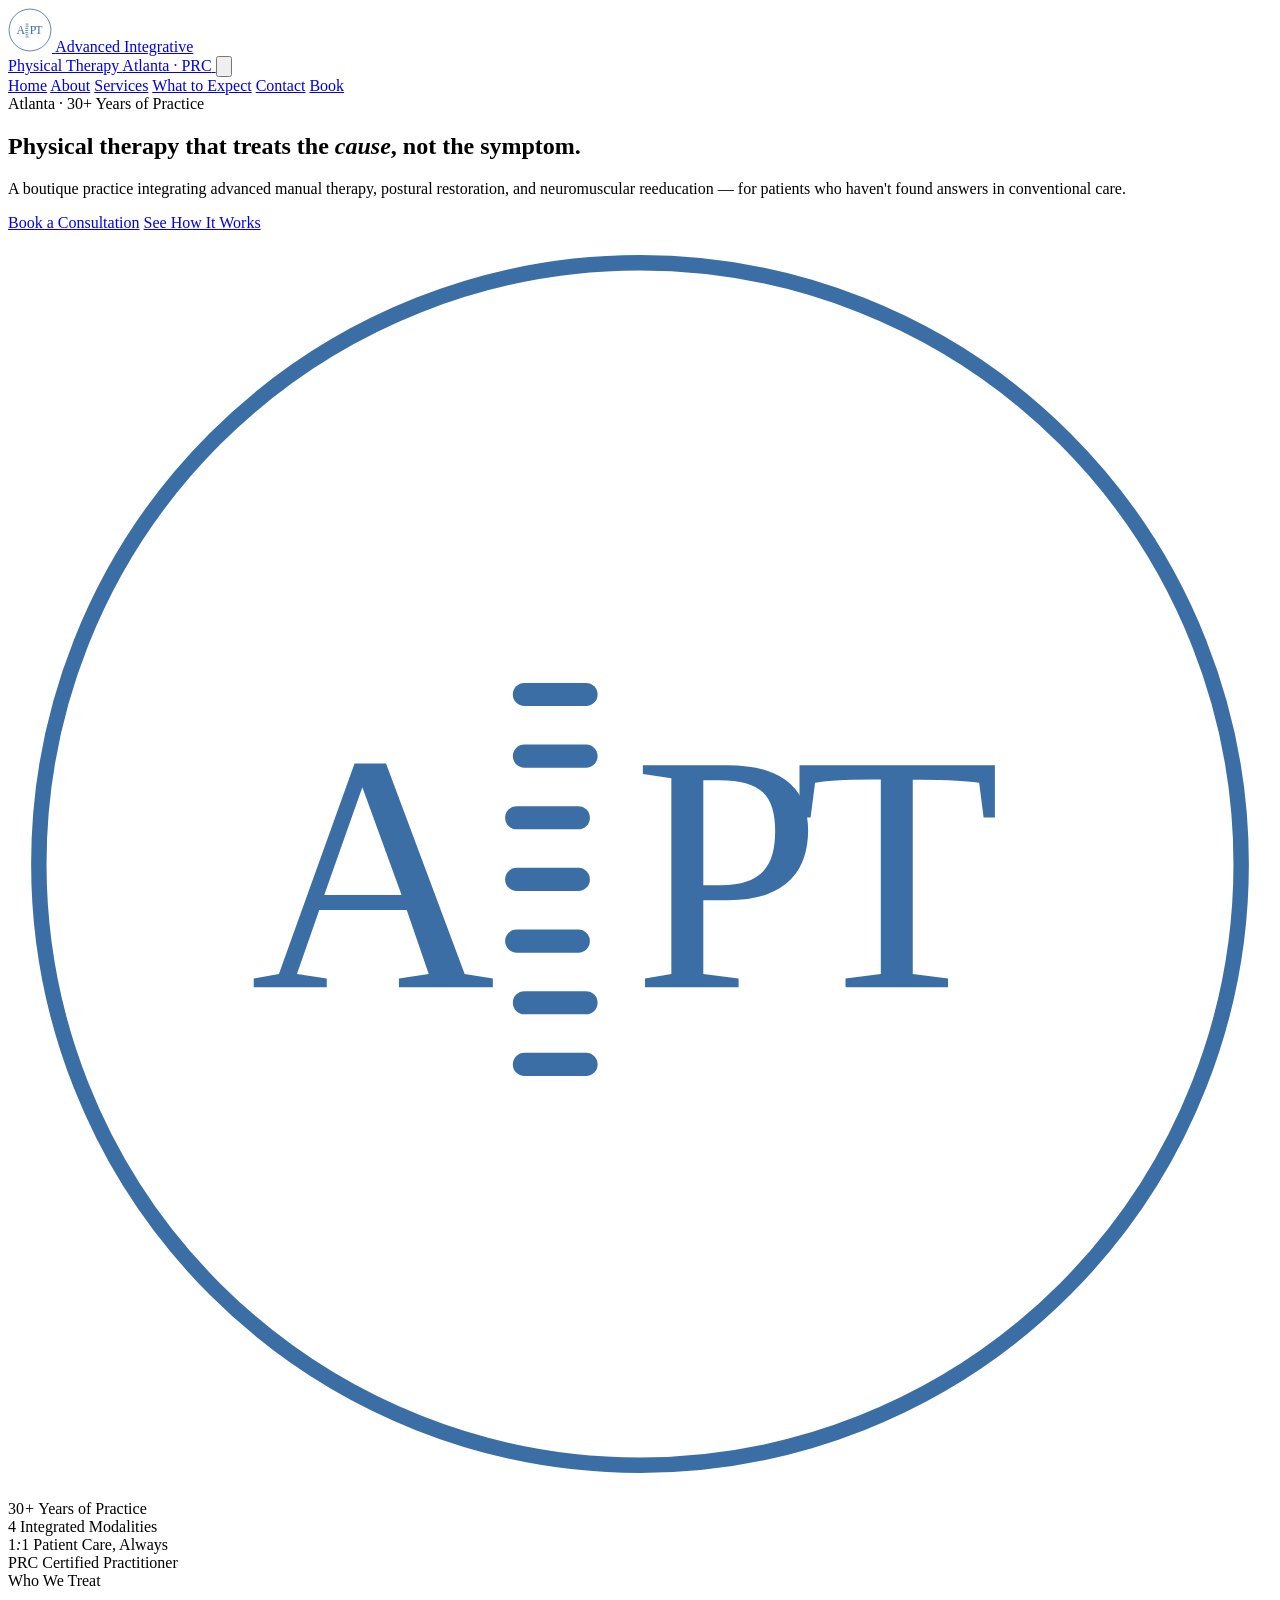
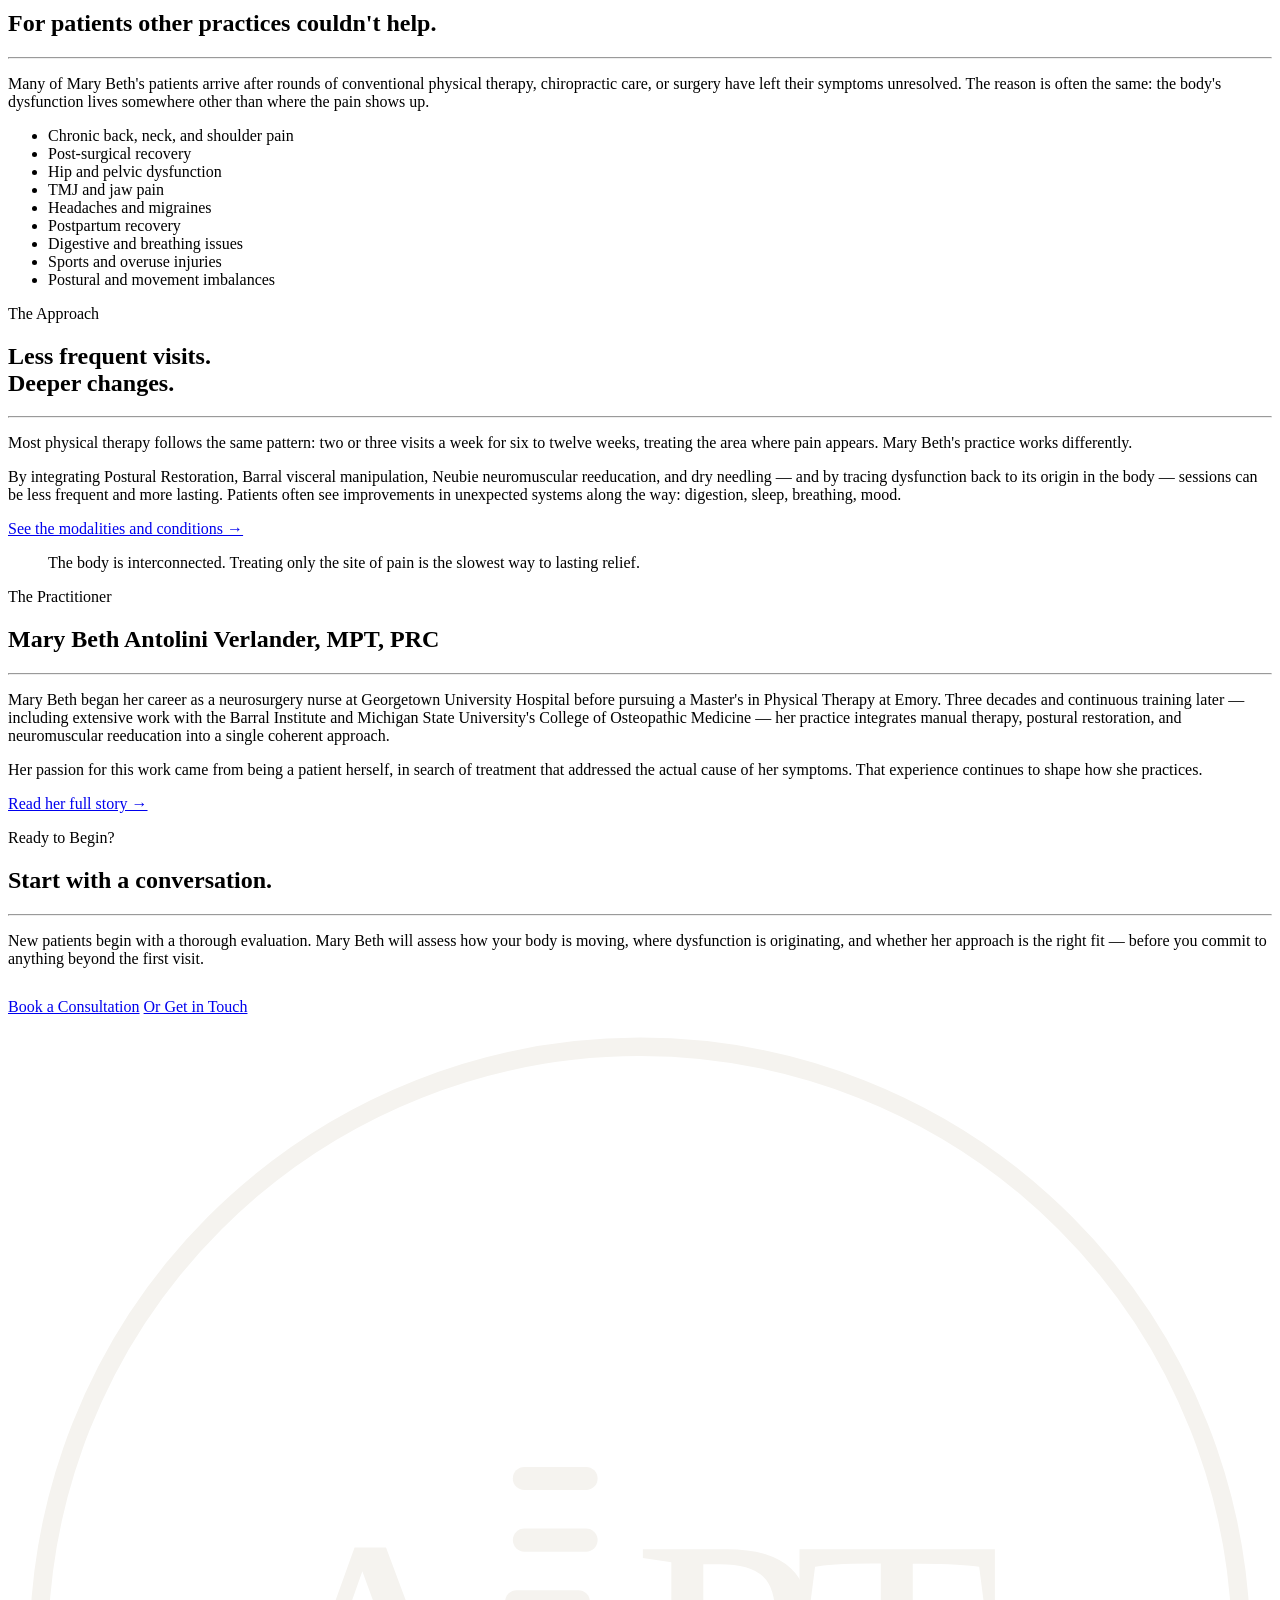
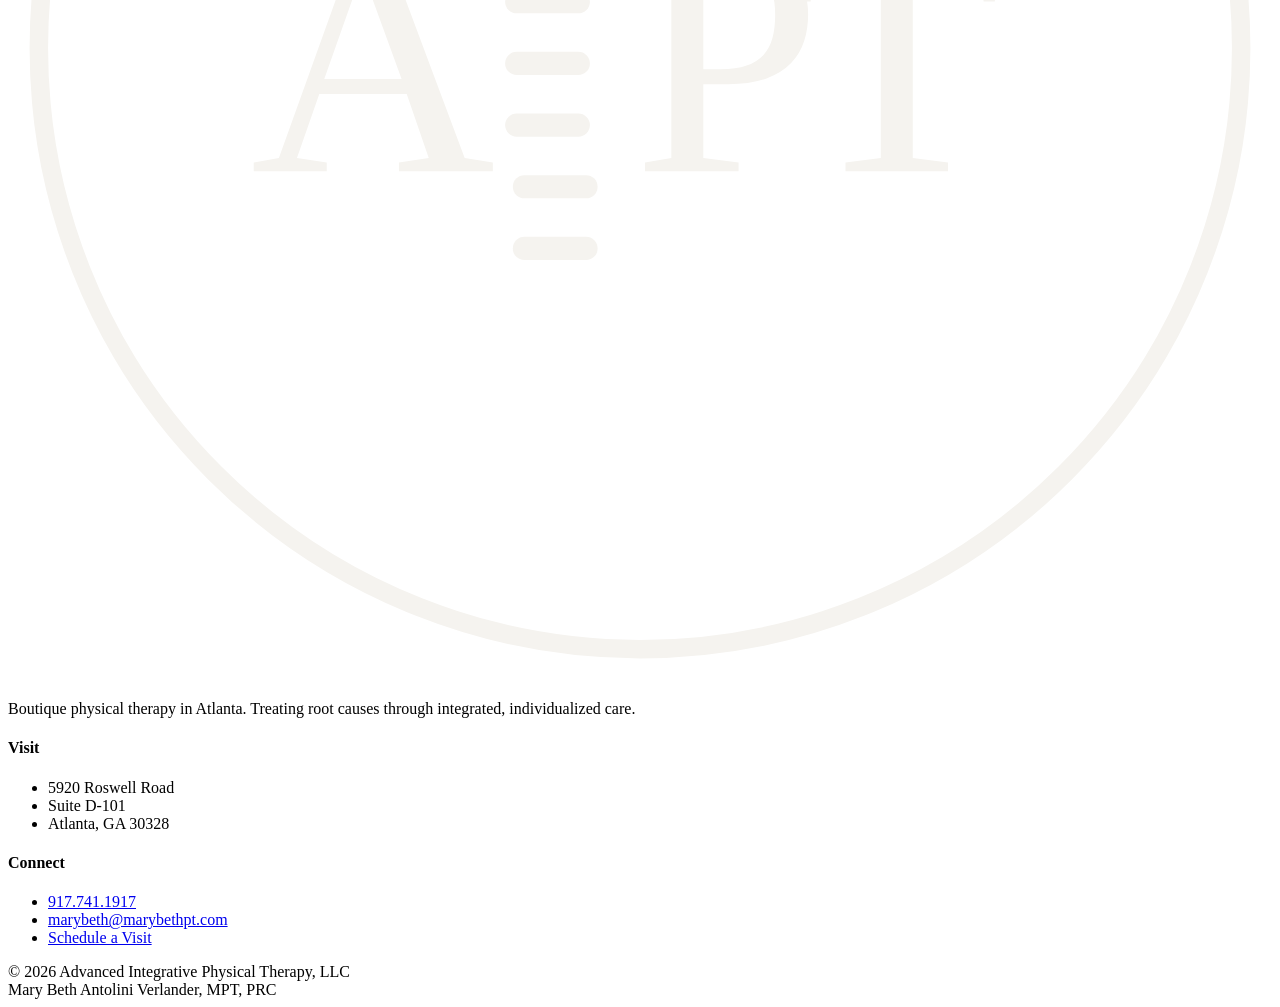
==== index.html @ 0714cc98 "Add files via upload" ====
<!DOCTYPE html>
<html lang="en">
<head>
<meta charset="UTF-8">
<meta name="viewport" content="width=device-width, initial-scale=1">
<title>Advanced Integrative Physical Therapy — Mary Beth Antolini Verlander, MPT, PRC | Atlanta</title>
<meta name="description" content="Atlanta physical therapy practice integrating Postural Restoration, Barral visceral manipulation, Neubie neuromuscular reeducation, and 30 years of clinical experience. Treating root causes, not just symptoms.">
<link rel="stylesheet" href="css/style.css">
<link rel="icon" type="image/svg+xml" href="images/favicon.svg">
</head>
<body>

<!-- ============ SHARED HEADER (copy into every page) ============ -->
<header class="site-header">
  <div class="container">
    <a href="index.html" class="logo" aria-label="Advanced Integrative Physical Therapy — Home">
      <svg width="44" height="44" viewBox="0 0 82 82" xmlns="http://www.w3.org/2000/svg" aria-hidden="true">
        <circle cx="41" cy="41" r="39" fill="none" stroke="#3a6ea5" stroke-width="1.5"/>
        <text x="24" y="49" text-anchor="middle" font-family="Spectral, serif" font-size="22" font-weight="500" fill="#3a6ea5" letter-spacing="0.03em">A</text>
        <g stroke="#3a6ea5" stroke-width="1.5" stroke-linecap="round" fill="none">
          <line x1="33.5" y1="30" x2="37.5" y2="30"/>
          <line x1="33.5" y1="34" x2="37.5" y2="34"/>
          <line x1="33" y1="38" x2="37" y2="38"/>
          <line x1="33" y1="42" x2="37" y2="42"/>
          <line x1="33" y1="46" x2="37" y2="46"/>
          <line x1="33.5" y1="50" x2="37.5" y2="50"/>
          <line x1="33.5" y1="54" x2="37.5" y2="54"/>
        </g>
        <text x="47" y="49" text-anchor="middle" font-family="Spectral, serif" font-size="22" font-weight="500" fill="#3a6ea5" letter-spacing="0.03em">P</text>
        <text x="58" y="49" text-anchor="middle" font-family="Spectral, serif" font-size="22" font-weight="500" fill="#3a6ea5" letter-spacing="0.03em">T</text>
      </svg>
      <span class="logo-text">
        Advanced Integrative<br>Physical Therapy
        <span class="sub">Atlanta · PRC</span>
      </span>
    </a>
    <button class="mobile-nav-toggle" aria-label="Toggle menu">
      <svg viewBox="0 0 24 24" fill="none" stroke="currentColor" stroke-width="1.5"><path d="M4 7h16M4 12h16M4 17h16"/></svg>
    </button>
    <nav class="site-nav">
      <a href="index.html" class="current">Home</a>
      <a href="about.html">About</a>
      <a href="services.html">Services</a>
      <a href="what-to-expect.html">What to Expect</a>
      <a href="contact.html">Contact</a>
      <a href="#" class="btn-book">Book</a>
    </nav>
  </div>
</header>
<!-- ============ END HEADER ============ -->

<main>

  <!-- HERO -->
  <section class="hero">
    <div class="container">
      <div class="hero-grid">
        <div class="hero-text">
          <span class="eyebrow">Atlanta · 30+ Years of Practice</span>
          <h1>Physical therapy that treats the <em>cause</em>, not the symptom.</h1>
          <p class="hero-lede">A boutique practice integrating advanced manual therapy, postural restoration, and neuromuscular reeducation — for patients who haven't found answers in conventional care.</p>
          <div class="hero-actions">
            <a href="#" class="btn-primary">Book a Consultation</a>
            <a href="services.html" class="btn-secondary">See How It Works</a>
          </div>
        </div>
        <div class="hero-mark reveal">
          <svg viewBox="0 0 82 82" xmlns="http://www.w3.org/2000/svg" aria-hidden="true">
            <circle cx="41" cy="41" r="39" fill="none" stroke="#3a6ea5" stroke-width="1"/>
            <text x="24" y="49" text-anchor="middle" font-family="Spectral, serif" font-size="22" font-weight="500" fill="#3a6ea5" letter-spacing="0.03em">A</text>
            <g stroke="#3a6ea5" stroke-width="1.5" stroke-linecap="round" fill="none">
              <line x1="33.5" y1="30" x2="37.5" y2="30"/>
              <line x1="33.5" y1="34" x2="37.5" y2="34"/>
              <line x1="33" y1="38" x2="37" y2="38"/>
              <line x1="33" y1="42" x2="37" y2="42"/>
              <line x1="33" y1="46" x2="37" y2="46"/>
              <line x1="33.5" y1="50" x2="37.5" y2="50"/>
              <line x1="33.5" y1="54" x2="37.5" y2="54"/>
            </g>
            <text x="47" y="49" text-anchor="middle" font-family="Spectral, serif" font-size="22" font-weight="500" fill="#3a6ea5" letter-spacing="0.03em">P</text>
            <text x="58" y="49" text-anchor="middle" font-family="Spectral, serif" font-size="22" font-weight="500" fill="#3a6ea5" letter-spacing="0.03em">T</text>
          </svg>
        </div>
      </div>
    </div>
  </section>

  <!-- STATS / CREDENTIALS -->
  <section style="padding-top: 0;">
    <div class="container">
      <div class="stats">
        <div class="stat reveal">
          <span class="num">30<em>+</em></span>
          <span class="label">Years of Practice</span>
        </div>
        <div class="stat reveal">
          <span class="num">4</span>
          <span class="label">Integrated Modalities</span>
        </div>
        <div class="stat reveal">
          <span class="num">1<em>:</em>1</span>
          <span class="label">Patient Care, Always</span>
        </div>
        <div class="stat reveal">
          <span class="num">PRC</span>
          <span class="label">Certified Practitioner</span>
        </div>
      </div>
    </div>
  </section>

  <!-- WHO WE TREAT -->
  <section class="section-warm">
    <div class="container">
      <div class="section-header reveal">
        <span class="eyebrow">Who We Treat</span>
        <h2>For patients other practices couldn't help.</h2>
        <hr class="rule rule-center">
        <p>Many of Mary Beth's patients arrive after rounds of conventional physical therapy, chiropractic care, or surgery have left their symptoms unresolved. The reason is often the same: the body's dysfunction lives somewhere other than where the pain shows up.</p>
      </div>

      <ul class="conditions reveal">
        <li>Chronic back, neck, and shoulder pain</li>
        <li>Post-surgical recovery</li>
        <li>Hip and pelvic dysfunction</li>
        <li>TMJ and jaw pain</li>
        <li>Headaches and migraines</li>
        <li>Postpartum recovery</li>
        <li>Digestive and breathing issues</li>
        <li>Sports and overuse injuries</li>
        <li>Postural and movement imbalances</li>
      </ul>
    </div>
  </section>

  <!-- THE APPROACH -->
  <section>
    <div class="container">
      <div class="two-col reveal">
        <div>
          <span class="eyebrow">The Approach</span>
          <h2>Less frequent visits.<br>Deeper changes.</h2>
          <hr class="rule">
        </div>
        <div>
          <p>Most physical therapy follows the same pattern: two or three visits a week for six to twelve weeks, treating the area where pain appears. Mary Beth's practice works differently.</p>
          <p>By integrating Postural Restoration, Barral visceral manipulation, Neubie neuromuscular reeducation, and dry needling — and by tracing dysfunction back to its origin in the body — sessions can be less frequent and more lasting. Patients often see improvements in unexpected systems along the way: digestion, sleep, breathing, mood.</p>
          <p><a href="services.html">See the modalities and conditions →</a></p>
        </div>
      </div>
    </div>
  </section>

  <!-- PULL QUOTE -->
  <section class="section-dark">
    <div class="container">
      <blockquote class="pull-quote reveal">
        The body is interconnected. Treating only the site of pain is the slowest way to lasting relief.
      </blockquote>
    </div>
  </section>

  <!-- THE PRACTITIONER -->
  <section>
    <div class="container">
      <div class="two-col-narrow reveal">
        <div>
          <span class="eyebrow">The Practitioner</span>
          <h2>Mary Beth Antolini Verlander, MPT, PRC</h2>
          <hr class="rule">
        </div>
        <div>
          <p>Mary Beth began her career as a neurosurgery nurse at Georgetown University Hospital before pursuing a Master's in Physical Therapy at Emory. Three decades and continuous training later — including extensive work with the Barral Institute and Michigan State University's College of Osteopathic Medicine — her practice integrates manual therapy, postural restoration, and neuromuscular reeducation into a single coherent approach.</p>
          <p>Her passion for this work came from being a patient herself, in search of treatment that addressed the actual cause of her symptoms. That experience continues to shape how she practices.</p>
          <p><a href="about.html">Read her full story →</a></p>
        </div>
      </div>
    </div>
  </section>

  <!-- CALL TO ACTION -->
  <section class="section-warm">
    <div class="container">
      <div class="section-header reveal">
        <span class="eyebrow">Ready to Begin?</span>
        <h2>Start with a conversation.</h2>
        <hr class="rule rule-center">
        <p>New patients begin with a thorough evaluation. Mary Beth will assess how your body is moving, where dysfunction is originating, and whether her approach is the right fit — before you commit to anything beyond the first visit.</p>
        <div class="hero-actions" style="justify-content: center; margin-top: 30px;">
          <a href="#" class="btn-primary">Book a Consultation</a>
          <a href="contact.html" class="btn-secondary">Or Get in Touch</a>
        </div>
      </div>
    </div>
  </section>

</main>

<!-- ============ SHARED FOOTER (copy into every page) ============ -->
<footer class="site-footer">
  <div class="container">
    <div class="footer-grid">
      <div class="footer-brand">
        <div class="seal">
          <svg viewBox="0 0 82 82" xmlns="http://www.w3.org/2000/svg" aria-hidden="true">
            <circle cx="41" cy="41" r="39" fill="none" stroke="#f5f3ef" stroke-width="1.2"/>
            <text x="24" y="49" text-anchor="middle" font-family="Spectral, serif" font-size="22" font-weight="500" fill="#f5f3ef" letter-spacing="0.03em">A</text>
            <g stroke="#f5f3ef" stroke-width="1.5" stroke-linecap="round" fill="none">
              <line x1="33.5" y1="30" x2="37.5" y2="30"/>
              <line x1="33.5" y1="34" x2="37.5" y2="34"/>
              <line x1="33" y1="38" x2="37" y2="38"/>
              <line x1="33" y1="42" x2="37" y2="42"/>
              <line x1="33" y1="46" x2="37" y2="46"/>
              <line x1="33.5" y1="50" x2="37.5" y2="50"/>
              <line x1="33.5" y1="54" x2="37.5" y2="54"/>
            </g>
            <text x="47" y="49" text-anchor="middle" font-family="Spectral, serif" font-size="22" font-weight="500" fill="#f5f3ef" letter-spacing="0.03em">P</text>
            <text x="58" y="49" text-anchor="middle" font-family="Spectral, serif" font-size="22" font-weight="500" fill="#f5f3ef" letter-spacing="0.03em">T</text>
          </svg>
        </div>
        <p>Boutique physical therapy in Atlanta. Treating root causes through integrated, individualized care.</p>
      </div>
      <div>
        <h4>Visit</h4>
        <ul>
          <li>5920 Roswell Road</li>
          <li>Suite D-101</li>
          <li>Atlanta, GA 30328</li>
        </ul>
      </div>
      <div>
        <h4>Connect</h4>
        <ul>
          <li><a href="tel:9177411917">917.741.1917</a></li>
          <li><a href="mailto:marybeth@marybethpt.com">marybeth@marybethpt.com</a></li>
          <li><a href="contact.html">Schedule a Visit</a></li>
        </ul>
      </div>
    </div>
    <div class="footer-bottom">
      <div>© <span id="year"></span> Advanced Integrative Physical Therapy, LLC</div>
      <div>Mary Beth Antolini Verlander, MPT, PRC</div>
    </div>
  </div>
</footer>
<!-- ============ END FOOTER ============ -->

<script>document.getElementById('year').textContent = new Date().getFullYear();</script>
<script src="js/main.js"></script>
</body>
</html>
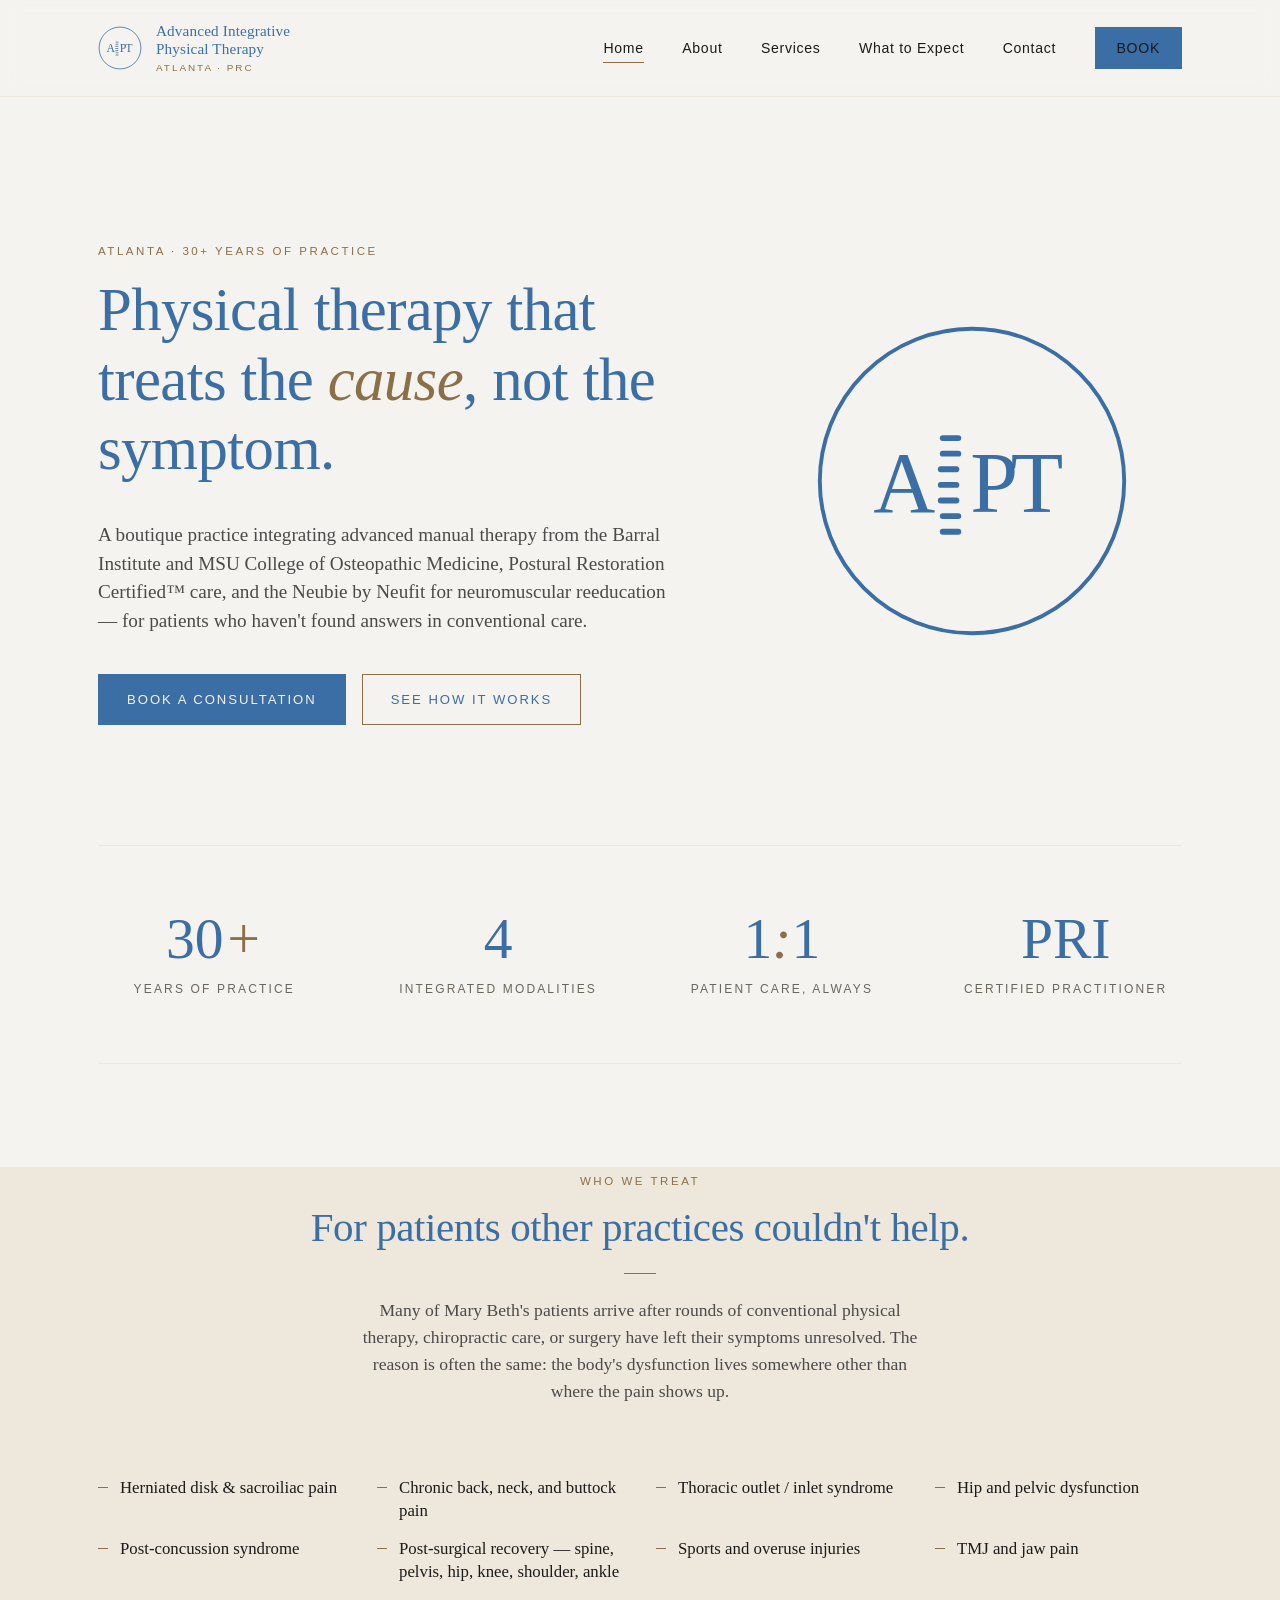
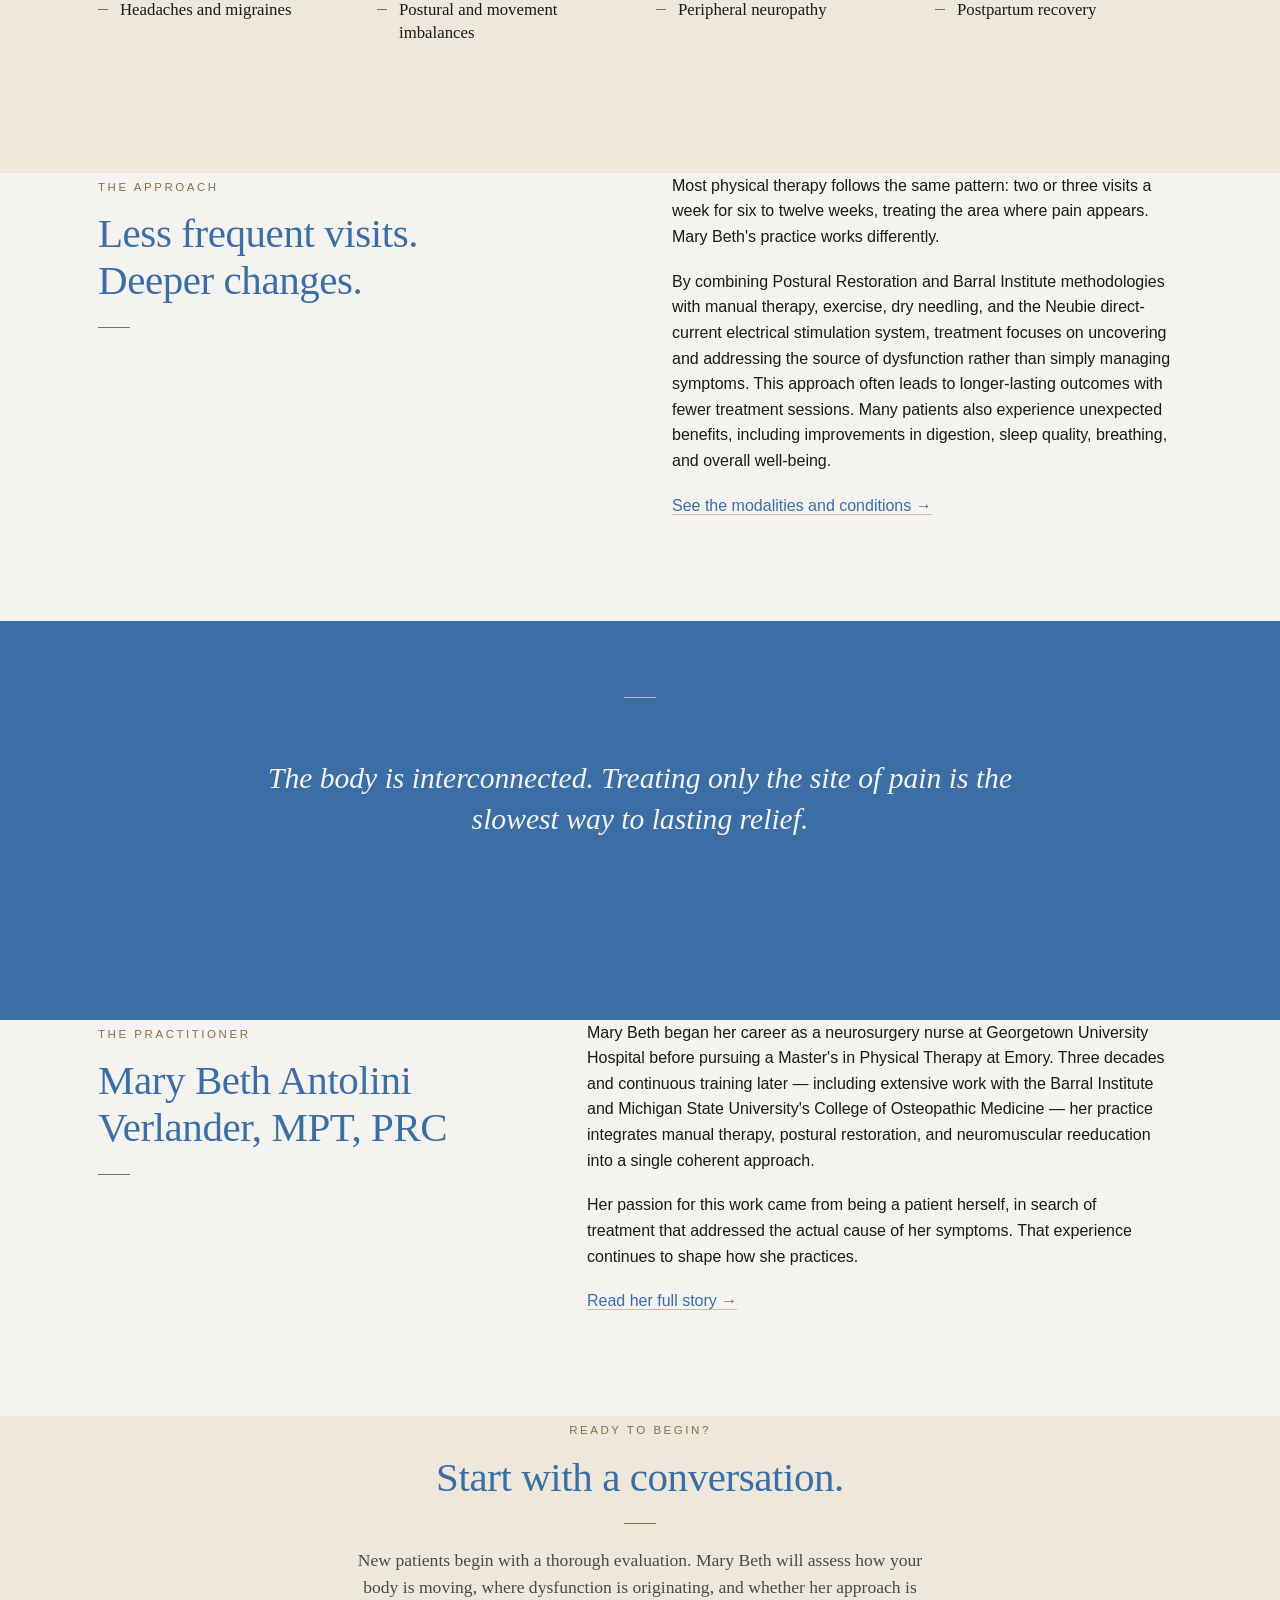
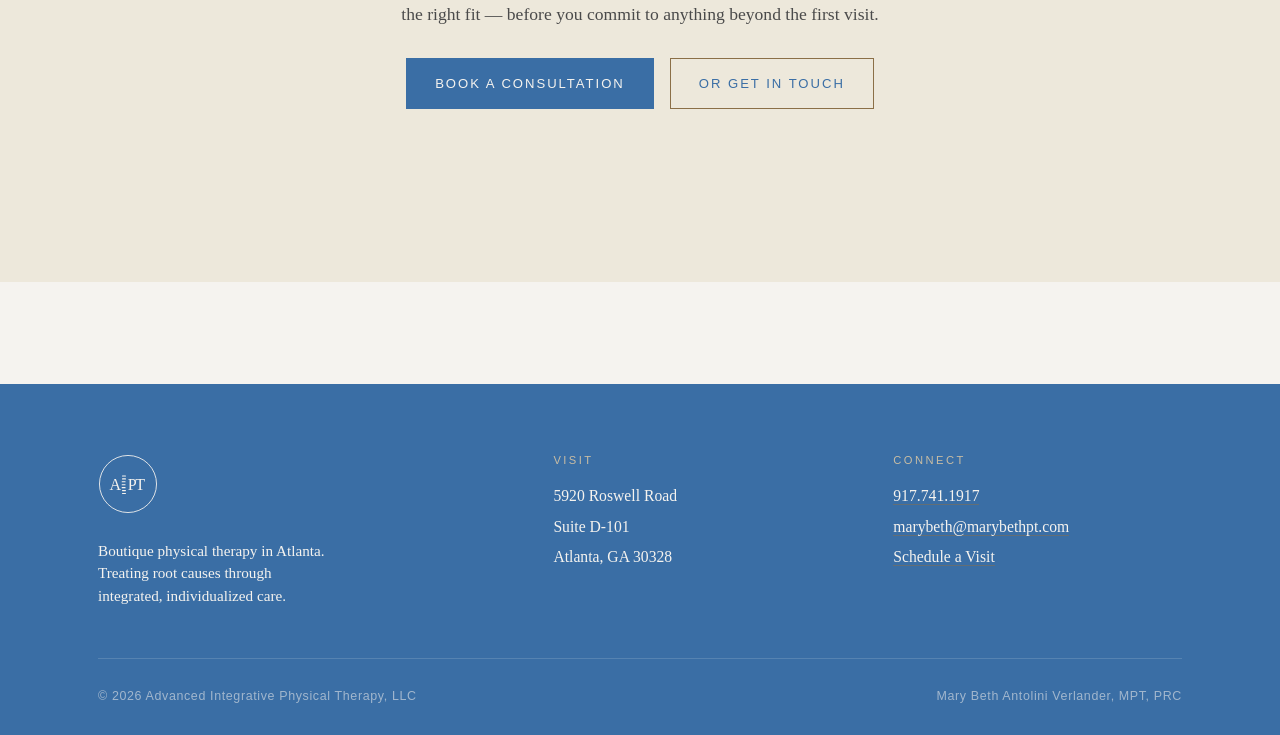
==== commit f8e29115: "Update index.html" ====
--- a/index.html
+++ b/index.html
@@ -58,7 +58,7 @@
         <div class="hero-text">
           <span class="eyebrow">Atlanta · 30+ Years of Practice</span>
           <h1>Physical therapy that treats the <em>cause</em>, not the symptom.</h1>
-          <p class="hero-lede">A boutique practice integrating advanced manual therapy, postural restoration, and neuromuscular reeducation — for patients who haven't found answers in conventional care.</p>
+          <p class="hero-lede">A boutique practice integrating advanced manual therapy from the Barral Institute and MSU College of Osteopathic Medicine, Postural Restoration Certified™ care, and the Neubie by Neufit for neuromuscular reeducation — for patients who haven't found answers in conventional care.</p>
           <div class="hero-actions">
             <a href="#" class="btn-primary">Book a Consultation</a>
             <a href="services.html" class="btn-secondary">See How It Works</a>
@@ -102,7 +102,7 @@
           <span class="label">Patient Care, Always</span>
         </div>
         <div class="stat reveal">
-          <span class="num">PRC</span>
+          <span class="num">PRI</span>
           <span class="label">Certified Practitioner</span>
         </div>
       </div>
@@ -120,15 +120,18 @@
       </div>
 
       <ul class="conditions reveal">
-        <li>Chronic back, neck, and shoulder pain</li>
-        <li>Post-surgical recovery</li>
+        <li>Herniated disk &amp; sacroiliac pain</li>
+        <li>Chronic back, neck, and buttock pain</li>
+        <li>Thoracic outlet / inlet syndrome</li>
         <li>Hip and pelvic dysfunction</li>
+        <li>Post-concussion syndrome</li>
+        <li>Post-surgical recovery — spine, pelvis, hip, knee, shoulder, ankle</li>
+        <li>Sports and overuse injuries</li>
         <li>TMJ and jaw pain</li>
         <li>Headaches and migraines</li>
+        <li>Postural and movement imbalances</li>
+        <li>Peripheral neuropathy</li>
         <li>Postpartum recovery</li>
-        <li>Digestive and breathing issues</li>
-        <li>Sports and overuse injuries</li>
-        <li>Postural and movement imbalances</li>
       </ul>
     </div>
   </section>
@@ -144,7 +147,7 @@
         </div>
         <div>
           <p>Most physical therapy follows the same pattern: two or three visits a week for six to twelve weeks, treating the area where pain appears. Mary Beth's practice works differently.</p>
-          <p>By integrating Postural Restoration, Barral visceral manipulation, Neubie neuromuscular reeducation, and dry needling — and by tracing dysfunction back to its origin in the body — sessions can be less frequent and more lasting. Patients often see improvements in unexpected systems along the way: digestion, sleep, breathing, mood.</p>
+          <p>By combining Postural Restoration and Barral Institute methodologies with manual therapy, exercise, dry needling, and the Neubie direct-current electrical stimulation system, treatment focuses on uncovering and addressing the source of dysfunction rather than simply managing symptoms. This approach often leads to longer-lasting outcomes with fewer treatment sessions. Many patients also experience unexpected benefits, including improvements in digestion, sleep quality, breathing, and overall well-being.</p>
           <p><a href="services.html">See the modalities and conditions →</a></p>
         </div>
       </div>
--- a/css/style.css
+++ b/css/style.css
@@ -0,0 +1,906 @@
+/* =============================================================================
+   ADVANCED INTEGRATIVE PHYSICAL THERAPY
+   Shared site stylesheet
+   ============================================================================= */
+
+@import url('https://fonts.googleapis.com/css2?family=Spectral:ital,wght@0,300;0,400;0,500;0,600;1,300;1,400&family=Inter:wght@300;400;500;600&display=swap');
+
+:root {
+  /* Brand palette — cornflower blue with cream and bronze accents */
+  --cream: #f5f3ef;
+  --cream-soft: #faf8f4;
+  --cream-warm: #ede8db;
+  --primary: #3a6ea5;         /* Cornflower — primary brand color */
+  --primary-dark: #2c5282;    /* Deeper cornflower for emphasis */
+  --primary-soft: #6e96be;    /* Mid-tone for secondary text */
+  --primary-pale: #c8d8ea;    /* Pale tint for backgrounds & dividers */
+  --bronze: #8b6f47;
+  --bronze-light: #c9bda4;
+  --ink: #1a1a1a;
+  --charcoal: #4a4a4a;
+  --muted: #6b665c;
+  --rule: #b8b0a0;
+
+  /* Legacy aliases — kept so existing component CSS keeps working */
+  --forest: var(--primary);
+  --forest-soft: var(--primary-soft);
+  --forest-pale: var(--primary-pale);
+  --cornflower: var(--primary);
+
+  /* Type */
+  --serif: 'Spectral', 'Cormorant Garamond', Georgia, serif;
+  --sans: 'Inter', -apple-system, BlinkMacSystemFont, sans-serif;
+
+  /* Spacing */
+  --max-width: 1180px;
+  --section-pad: clamp(60px, 8vw, 120px);
+}
+
+* { box-sizing: border-box; margin: 0; padding: 0; }
+
+html {
+  scroll-behavior: smooth;
+  scroll-padding-top: 90px;
+}
+
+body {
+  font-family: var(--sans);
+  font-size: 16px;
+  line-height: 1.6;
+  color: var(--ink);
+  background: var(--cream);
+  -webkit-font-smoothing: antialiased;
+  -moz-osx-font-smoothing: grayscale;
+}
+
+/* Typography ============================================================== */
+
+h1, h2, h3, h4 {
+  font-family: var(--serif);
+  font-weight: 400;
+  color: var(--forest);
+  letter-spacing: -0.01em;
+  line-height: 1.15;
+}
+
+h1 {
+  font-size: clamp(2.4rem, 5vw, 3.8rem);
+  font-weight: 300;
+}
+
+h2 {
+  font-size: clamp(1.8rem, 3.2vw, 2.6rem);
+  font-weight: 400;
+}
+
+h3 {
+  font-size: clamp(1.3rem, 2vw, 1.6rem);
+  font-weight: 500;
+}
+
+h4 {
+  font-size: 1.1rem;
+  font-weight: 500;
+}
+
+p { margin-bottom: 1.2em; max-width: 65ch; }
+p:last-child { margin-bottom: 0; }
+
+em { font-style: italic; }
+
+a {
+  color: var(--forest);
+  text-decoration: none;
+  border-bottom: 1px solid var(--bronze-light);
+  transition: border-color 0.2s ease, color 0.2s ease;
+}
+
+a:hover { border-color: var(--bronze); color: var(--bronze); }
+
+/* Eyebrow / small caps labels — Inter, bronze, letter-spaced */
+.eyebrow {
+  font-family: var(--sans);
+  font-size: 0.72rem;
+  font-weight: 500;
+  letter-spacing: 0.22em;
+  text-transform: uppercase;
+  color: var(--bronze);
+  margin-bottom: 1.2em;
+  display: inline-block;
+}
+
+/* Bronze hairline divider */
+.rule {
+  width: 32px;
+  height: 1px;
+  background: var(--bronze);
+  margin: 1.4em 0;
+  border: 0;
+}
+
+.rule-center { margin-left: auto; margin-right: auto; }
+
+/* Layout ================================================================== */
+
+.container {
+  width: 100%;
+  max-width: var(--max-width);
+  margin: 0 auto;
+  padding: 0 clamp(24px, 5vw, 48px);
+}
+
+section {
+  padding: var(--section-pad) 0;
+}
+
+/* Avoid doubled padding when two content sections meet, but page-header
+   should still let the following section have full top padding so content
+   doesn't sit flush against the divider. */
+section + section { padding-top: 0; }
+.page-header + section { padding-top: var(--section-pad); }
+
+/* Header / Navigation ===================================================== */
+
+.site-header {
+  background: var(--cream);
+  padding: 22px 0;
+  border-bottom: 1px solid var(--cream-warm);
+  position: sticky;
+  top: 0;
+  z-index: 100;
+  backdrop-filter: blur(10px);
+  background: rgba(245, 243, 239, 0.92);
+}
+
+.site-header .container {
+  display: flex;
+  align-items: center;
+  justify-content: space-between;
+}
+
+.site-header .logo {
+  display: flex;
+  align-items: center;
+  gap: 14px;
+  border: 0;
+  color: var(--forest);
+}
+
+.site-header .logo:hover { color: var(--bronze); }
+.site-header .logo:hover svg circle { stroke: var(--bronze); }
+.site-header .logo:hover svg text { fill: var(--bronze); }
+.site-header .logo:hover svg line { stroke: var(--bronze); }
+.site-header .logo svg circle,
+.site-header .logo svg text,
+.site-header .logo svg line { transition: all 0.2s ease; }
+
+.site-header .logo-text {
+  font-family: var(--serif);
+  font-size: 0.95rem;
+  font-weight: 500;
+  line-height: 1.2;
+  letter-spacing: 0.01em;
+}
+
+.site-header .logo-text .sub {
+  display: block;
+  font-family: var(--sans);
+  font-size: 0.62rem;
+  letter-spacing: 0.2em;
+  text-transform: uppercase;
+  color: var(--bronze);
+  font-weight: 500;
+  margin-top: 4px;
+}
+
+.site-nav {
+  display: flex;
+  align-items: center;
+  gap: clamp(20px, 3vw, 40px);
+}
+
+.site-nav a {
+  font-family: var(--sans);
+  font-size: 0.88rem;
+  font-weight: 500;
+  letter-spacing: 0.05em;
+  color: var(--ink);
+  border: 0;
+  position: relative;
+}
+
+.site-nav a::after {
+  content: '';
+  position: absolute;
+  bottom: -4px;
+  left: 0;
+  right: 0;
+  height: 1px;
+  background: var(--bronze);
+  transform: scaleX(0);
+  transform-origin: left;
+  transition: transform 0.25s ease;
+}
+
+.site-nav a:hover::after,
+.site-nav a.current::after {
+  transform: scaleX(1);
+}
+
+.site-nav a:hover { color: var(--ink); }
+
+.btn-book {
+  display: inline-block;
+  font-family: var(--sans);
+  font-size: 0.82rem;
+  font-weight: 500;
+  letter-spacing: 0.15em;
+  text-transform: uppercase;
+  padding: 10px 22px;
+  background: var(--forest);
+  color: var(--cream);
+  border: 1px solid var(--forest);
+  border-radius: 0;
+  transition: all 0.25s ease;
+  cursor: pointer;
+}
+
+.btn-book:hover {
+  background: transparent;
+  color: var(--forest);
+  border-color: var(--forest);
+}
+
+/* Mobile nav */
+.mobile-nav-toggle {
+  display: none;
+  background: none;
+  border: 0;
+  padding: 8px;
+  cursor: pointer;
+}
+
+.mobile-nav-toggle svg { width: 24px; height: 24px; stroke: var(--forest); }
+
+@media (max-width: 820px) {
+  .site-nav { display: none; gap: 18px; }
+  .site-nav.open {
+    display: flex;
+    flex-direction: column;
+    position: absolute;
+    top: 100%;
+    right: 0;
+    left: 0;
+    background: var(--cream-soft);
+    padding: 24px;
+    border-bottom: 1px solid var(--cream-warm);
+    align-items: flex-start;
+  }
+  .mobile-nav-toggle { display: block; }
+  .site-header .logo-text { font-size: 0.85rem; }
+}
+
+/* Hero ==================================================================== */
+
+.hero {
+  padding: clamp(80px, 12vw, 140px) 0 clamp(80px, 10vw, 120px) 0;
+  position: relative;
+  overflow: hidden;
+}
+
+.hero-grid {
+  display: grid;
+  grid-template-columns: 1.4fr 1fr;
+  gap: clamp(40px, 6vw, 90px);
+  align-items: center;
+}
+
+.hero-text h1 {
+  margin-bottom: 0.6em;
+}
+
+.hero-text h1 em {
+  color: var(--bronze);
+  font-weight: 300;
+}
+
+.hero-lede {
+  font-family: var(--serif);
+  font-size: clamp(1.05rem, 1.5vw, 1.25rem);
+  line-height: 1.5;
+  font-weight: 300;
+  color: var(--charcoal);
+  max-width: 32em;
+  margin-bottom: 2em;
+}
+
+.hero-actions {
+  display: flex;
+  gap: 16px;
+  flex-wrap: wrap;
+}
+
+.btn-primary, .btn-secondary {
+  display: inline-block;
+  font-family: var(--sans);
+  font-size: 0.82rem;
+  font-weight: 500;
+  letter-spacing: 0.15em;
+  text-transform: uppercase;
+  padding: 14px 28px;
+  border-radius: 0;
+  border: 1px solid var(--forest);
+  cursor: pointer;
+  transition: all 0.25s ease;
+}
+
+.btn-primary {
+  background: var(--forest);
+  color: var(--cream);
+}
+
+.btn-primary:hover {
+  background: transparent;
+  color: var(--forest);
+}
+
+.btn-secondary {
+  background: transparent;
+  color: var(--forest);
+  border-color: var(--bronze);
+}
+
+.btn-secondary:hover {
+  background: var(--forest);
+  color: var(--cream);
+  border-color: var(--forest);
+}
+
+.hero-mark {
+  display: flex;
+  align-items: center;
+  justify-content: center;
+  position: relative;
+}
+
+.hero-mark svg {
+  width: min(100%, 320px);
+  height: auto;
+}
+
+@media (max-width: 820px) {
+  .hero-grid { grid-template-columns: 1fr; gap: 40px; }
+  .hero-mark { order: -1; }
+  .hero-mark svg { width: 200px; }
+}
+
+/* Generic section types =================================================== */
+
+.section-light { background: var(--cream); }
+.section-warm { background: var(--cream-warm); }
+.section-soft { background: var(--cream-soft); }
+.section-dark { background: var(--forest); color: var(--cream); }
+.section-dark h1, .section-dark h2, .section-dark h3 { color: var(--cream); }
+.section-dark .pull-quote { color: var(--cream); }
+.section-dark .pull-quote::before { background: var(--bronze-light); }
+.section-dark .eyebrow { color: var(--bronze-light); }
+.section-dark a { color: var(--cream); border-color: var(--bronze); }
+.section-dark a:hover { color: var(--bronze-light); }
+
+.section-header {
+  text-align: center;
+  max-width: 720px;
+  margin: 0 auto clamp(40px, 6vw, 70px) auto;
+}
+
+.section-header .rule { margin: 1.4em auto; }
+
+.section-header p {
+  margin-left: auto;
+  margin-right: auto;
+  font-family: var(--serif);
+  font-size: 1.1rem;
+  line-height: 1.55;
+  color: var(--charcoal);
+  font-weight: 300;
+}
+
+/* Two-column content ====================================================== */
+
+.two-col {
+  display: grid;
+  grid-template-columns: 1fr 1fr;
+  gap: clamp(40px, 5vw, 80px);
+  align-items: start;
+}
+
+.two-col-narrow {
+  display: grid;
+  grid-template-columns: 1fr 1.4fr;
+  gap: clamp(40px, 5vw, 80px);
+  align-items: start;
+}
+
+@media (max-width: 820px) {
+  .two-col, .two-col-narrow { grid-template-columns: 1fr; gap: 40px; }
+}
+
+/* Story grid (portrait + bio) ============================================ */
+
+.story-grid {
+  display: grid;
+  grid-template-columns: minmax(0, 1fr) minmax(0, 1.6fr);
+  gap: clamp(36px, 5vw, 70px);
+  align-items: start;
+}
+
+.story-portrait {
+  margin: 0;
+  position: relative;
+}
+
+.story-portrait img {
+  display: block;
+  width: 100%;
+  height: auto;
+  aspect-ratio: 4 / 5;
+  object-fit: cover;
+  filter: saturate(0.92);
+}
+
+/* Bronze hairline accent in the bottom-right corner — echoes the
+   card seal aesthetic. */
+.story-portrait::after {
+  content: '';
+  position: absolute;
+  right: -8px;
+  bottom: -8px;
+  width: 60%;
+  height: 60%;
+  border-right: 1px solid var(--bronze);
+  border-bottom: 1px solid var(--bronze);
+  pointer-events: none;
+}
+
+.story-text .eyebrow { margin-bottom: 1em; }
+
+@media (max-width: 820px) {
+  .story-grid { grid-template-columns: 1fr; gap: 36px; }
+  .story-portrait img { aspect-ratio: 4 / 5; max-width: 360px; margin: 0 auto; }
+  .story-portrait::after { display: none; }
+}
+
+/* Feature image (with caption) =========================================== */
+
+.feature-image {
+  margin: 0 0 clamp(50px, 6vw, 80px) 0;
+  max-width: 900px;
+  margin-left: auto;
+  margin-right: auto;
+}
+
+.feature-image img {
+  display: block;
+  width: 100%;
+  height: auto;
+  filter: saturate(0.9);
+}
+
+.feature-image figcaption {
+  font-family: var(--serif);
+  font-size: 0.95rem;
+  font-style: italic;
+  font-weight: 300;
+  color: var(--charcoal);
+  text-align: center;
+  margin-top: 1em;
+  padding: 0 8%;
+  line-height: 1.55;
+}
+
+/* Card grids ============================================================== */
+
+.cards-grid {
+  display: grid;
+  grid-template-columns: repeat(auto-fit, minmax(280px, 1fr));
+  gap: clamp(24px, 3vw, 40px);
+}
+
+.card {
+  background: var(--cream-soft);
+  padding: clamp(28px, 3vw, 40px);
+  border: 1px solid var(--cream-warm);
+  transition: border-color 0.3s ease, transform 0.3s ease;
+}
+
+.card:hover {
+  border-color: var(--bronze-light);
+  transform: translateY(-2px);
+}
+
+.card .eyebrow {
+  font-size: 0.65rem;
+  margin-bottom: 1em;
+}
+
+.card h3 { margin-bottom: 0.6em; }
+.card p { font-size: 0.95rem; }
+
+/* Conditions list ========================================================= */
+
+.conditions {
+  list-style: none;
+  display: grid;
+  grid-template-columns: repeat(auto-fit, minmax(220px, 1fr));
+  gap: 14px 32px;
+  margin: 1.6em 0;
+}
+
+.conditions li {
+  font-family: var(--serif);
+  font-size: 1.05rem;
+  color: var(--ink);
+  padding-left: 22px;
+  position: relative;
+  line-height: 1.4;
+}
+
+.conditions li::before {
+  content: '';
+  position: absolute;
+  left: 0;
+  top: 0.65em;
+  width: 10px;
+  height: 1px;
+  background: var(--bronze);
+}
+
+/* Quote / pull ============================================================ */
+
+.pull-quote {
+  font-family: var(--serif);
+  font-size: clamp(1.4rem, 2.4vw, 1.85rem);
+  font-weight: 300;
+  font-style: italic;
+  line-height: 1.4;
+  color: var(--forest);
+  max-width: 28em;
+  margin: 0 auto;
+  text-align: center;
+  padding: clamp(40px, 6vw, 80px) 0;
+}
+
+.pull-quote::before {
+  content: '';
+  display: block;
+  width: 32px;
+  height: 1px;
+  background: var(--bronze);
+  margin: 0 auto 2em auto;
+}
+
+/* Numbered list (process steps) =========================================== */
+
+.steps {
+  counter-reset: step;
+  list-style: none;
+  display: grid;
+  gap: 28px;
+}
+
+.steps li {
+  counter-increment: step;
+  padding: 0 0 28px 70px;
+  position: relative;
+  border-bottom: 1px solid var(--cream-warm);
+}
+
+.steps li:last-child { border-bottom: 0; padding-bottom: 0; }
+
+.steps li::before {
+  content: counter(step, decimal-leading-zero);
+  position: absolute;
+  left: 0;
+  top: -4px;
+  font-family: var(--serif);
+  font-size: 2.1rem;
+  font-weight: 300;
+  font-style: italic;
+  color: var(--bronze);
+  line-height: 1;
+}
+
+.steps li h3 { margin-bottom: 0.4em; font-size: 1.2rem; }
+.steps li p { font-size: 0.98rem; margin-bottom: 0; }
+
+/* Contact block =========================================================== */
+
+.contact-list {
+  list-style: none;
+}
+
+.contact-list li {
+  display: grid;
+  grid-template-columns: 80px 1px 1fr;
+  align-items: baseline;
+  gap: 16px;
+  padding: 14px 0;
+  border-bottom: 1px solid var(--cream-warm);
+}
+
+.contact-list li:last-child { border-bottom: 0; }
+
+.contact-list .label {
+  font-family: var(--sans);
+  font-size: 0.7rem;
+  font-weight: 500;
+  letter-spacing: 0.18em;
+  text-transform: uppercase;
+  color: var(--bronze);
+  text-align: right;
+}
+
+.contact-list .sep {
+  width: 1px;
+  height: 14px;
+  background: var(--bronze-light);
+  justify-self: center;
+}
+
+.contact-list .value {
+  font-family: var(--serif);
+  font-size: 1.05rem;
+  color: var(--ink);
+}
+
+.contact-list .value a {
+  border: 0;
+  color: var(--ink);
+}
+
+.contact-list .value a:hover { color: var(--bronze); }
+
+/* Form ==================================================================== */
+
+.contact-form {
+  display: grid;
+  gap: 18px;
+}
+
+.contact-form label {
+  font-family: var(--sans);
+  font-size: 0.72rem;
+  font-weight: 500;
+  letter-spacing: 0.18em;
+  text-transform: uppercase;
+  color: var(--bronze);
+  margin-bottom: 6px;
+  display: block;
+}
+
+.contact-form input,
+.contact-form textarea,
+.contact-form select {
+  font-family: var(--serif);
+  font-size: 1rem;
+  width: 100%;
+  padding: 12px 14px;
+  background: var(--cream-soft);
+  border: 1px solid var(--rule);
+  border-radius: 0;
+  color: var(--ink);
+  transition: border-color 0.2s ease;
+}
+
+.contact-form input:focus,
+.contact-form textarea:focus,
+.contact-form select:focus {
+  outline: none;
+  border-color: var(--forest);
+}
+
+.contact-form textarea { min-height: 140px; resize: vertical; }
+
+.contact-form button {
+  justify-self: start;
+  margin-top: 8px;
+}
+
+.form-success {
+  display: none;
+  padding: 24px;
+  background: var(--forest-pale);
+  border-left: 3px solid var(--forest);
+  color: var(--forest);
+}
+
+.form-success.show { display: block; }
+
+/* Footer ================================================================== */
+
+.site-footer {
+  background: var(--forest);
+  color: var(--cream);
+  padding: 70px 0 28px 0;
+  margin-top: clamp(60px, 8vw, 120px);
+}
+
+.site-footer .footer-grid {
+  display: grid;
+  grid-template-columns: 1.4fr 1fr 1fr;
+  gap: clamp(30px, 4vw, 60px);
+  padding-bottom: 50px;
+  border-bottom: 1px solid rgba(245, 243, 239, 0.15);
+}
+
+.site-footer h4 {
+  font-family: var(--sans);
+  font-size: 0.7rem;
+  font-weight: 500;
+  letter-spacing: 0.22em;
+  text-transform: uppercase;
+  color: var(--bronze-light);
+  margin-bottom: 18px;
+}
+
+.site-footer ul { list-style: none; }
+
+.site-footer ul li {
+  font-family: var(--serif);
+  font-size: 0.98rem;
+  margin-bottom: 8px;
+  line-height: 1.45;
+}
+
+.site-footer a {
+  color: var(--cream);
+  border-color: rgba(139, 111, 71, 0.5);
+}
+
+.site-footer a:hover {
+  color: var(--bronze-light);
+  border-color: var(--bronze-light);
+}
+
+.site-footer .footer-brand {
+  display: flex;
+  flex-direction: column;
+  gap: 18px;
+}
+
+.site-footer .footer-brand .seal svg {
+  width: 60px;
+  height: 60px;
+}
+
+.site-footer .footer-brand p {
+  font-family: var(--serif);
+  font-size: 0.95rem;
+  color: var(--cream);
+  font-weight: 300;
+  max-width: 30ch;
+  line-height: 1.5;
+}
+
+.footer-bottom {
+  padding-top: 28px;
+  display: flex;
+  justify-content: space-between;
+  align-items: center;
+  font-family: var(--sans);
+  font-size: 0.78rem;
+  color: rgba(245, 243, 239, 0.55);
+  letter-spacing: 0.05em;
+  flex-wrap: wrap;
+  gap: 12px;
+}
+
+@media (max-width: 820px) {
+  .site-footer .footer-grid { grid-template-columns: 1fr; gap: 36px; }
+}
+
+/* Page header (for non-home pages) ======================================== */
+
+.page-header {
+  padding: clamp(110px, 12vw, 140px) 0 clamp(50px, 5vw, 70px) 0;
+  background: var(--cream-warm);
+  border-bottom: 1px solid var(--rule);
+}
+
+.page-header .eyebrow { margin-bottom: 1em; }
+.page-header h1 { margin-bottom: 0.4em; }
+
+.page-header .lede {
+  font-family: var(--serif);
+  font-size: clamp(1.1rem, 1.6vw, 1.3rem);
+  line-height: 1.5;
+  font-weight: 300;
+  color: var(--charcoal);
+  max-width: 42em;
+}
+
+/* Stat / number callouts ================================================== */
+
+.stats {
+  display: grid;
+  grid-template-columns: repeat(auto-fit, minmax(180px, 1fr));
+  gap: clamp(28px, 4vw, 60px);
+  padding: clamp(40px, 5vw, 70px) 0;
+  border-top: 1px solid var(--cream-warm);
+  border-bottom: 1px solid var(--cream-warm);
+}
+
+.stat {
+  text-align: center;
+}
+
+.stat .num {
+  font-family: var(--serif);
+  font-size: clamp(2.4rem, 5vw, 3.6rem);
+  font-weight: 300;
+  color: var(--forest);
+  line-height: 1;
+  display: block;
+}
+
+.stat .num em {
+  font-style: italic;
+  color: var(--bronze);
+}
+
+.stat .label {
+  font-family: var(--sans);
+  font-size: 0.75rem;
+  font-weight: 500;
+  letter-spacing: 0.18em;
+  text-transform: uppercase;
+  color: var(--muted);
+  margin-top: 12px;
+  display: block;
+}
+
+/* Editor note (development only) ========================================== */
+
+.editor-note {
+  background: rgba(139, 111, 71, 0.08);
+  border-left: 3px solid var(--bronze);
+  padding: 18px 24px;
+  margin: 24px 0;
+  font-family: var(--sans);
+  font-size: 0.85rem;
+  color: var(--charcoal);
+  font-style: italic;
+}
+
+.editor-note strong {
+  font-style: normal;
+  color: var(--bronze);
+  font-weight: 600;
+}
+
+/* Reveal animations ======================================================= */
+
+/* Default: content is visible. JavaScript adds .js-reveal-active to enable
+   the hidden-until-scrolled behavior. If JS fails or is slow, content
+   still appears normally. */
+.reveal {
+  opacity: 1;
+  transform: none;
+  transition: opacity 0.8s ease, transform 0.8s ease;
+}
+
+.js-reveal-active .reveal {
+  opacity: 0;
+  transform: translateY(20px);
+}
+
+.js-reveal-active .reveal.visible {
+  opacity: 1;
+  transform: translateY(0);
+}
+
+@media (prefers-reduced-motion: reduce) {
+  .reveal,
+  .js-reveal-active .reveal { opacity: 1; transform: none; transition: none; }
+  html { scroll-behavior: auto; }
+}
